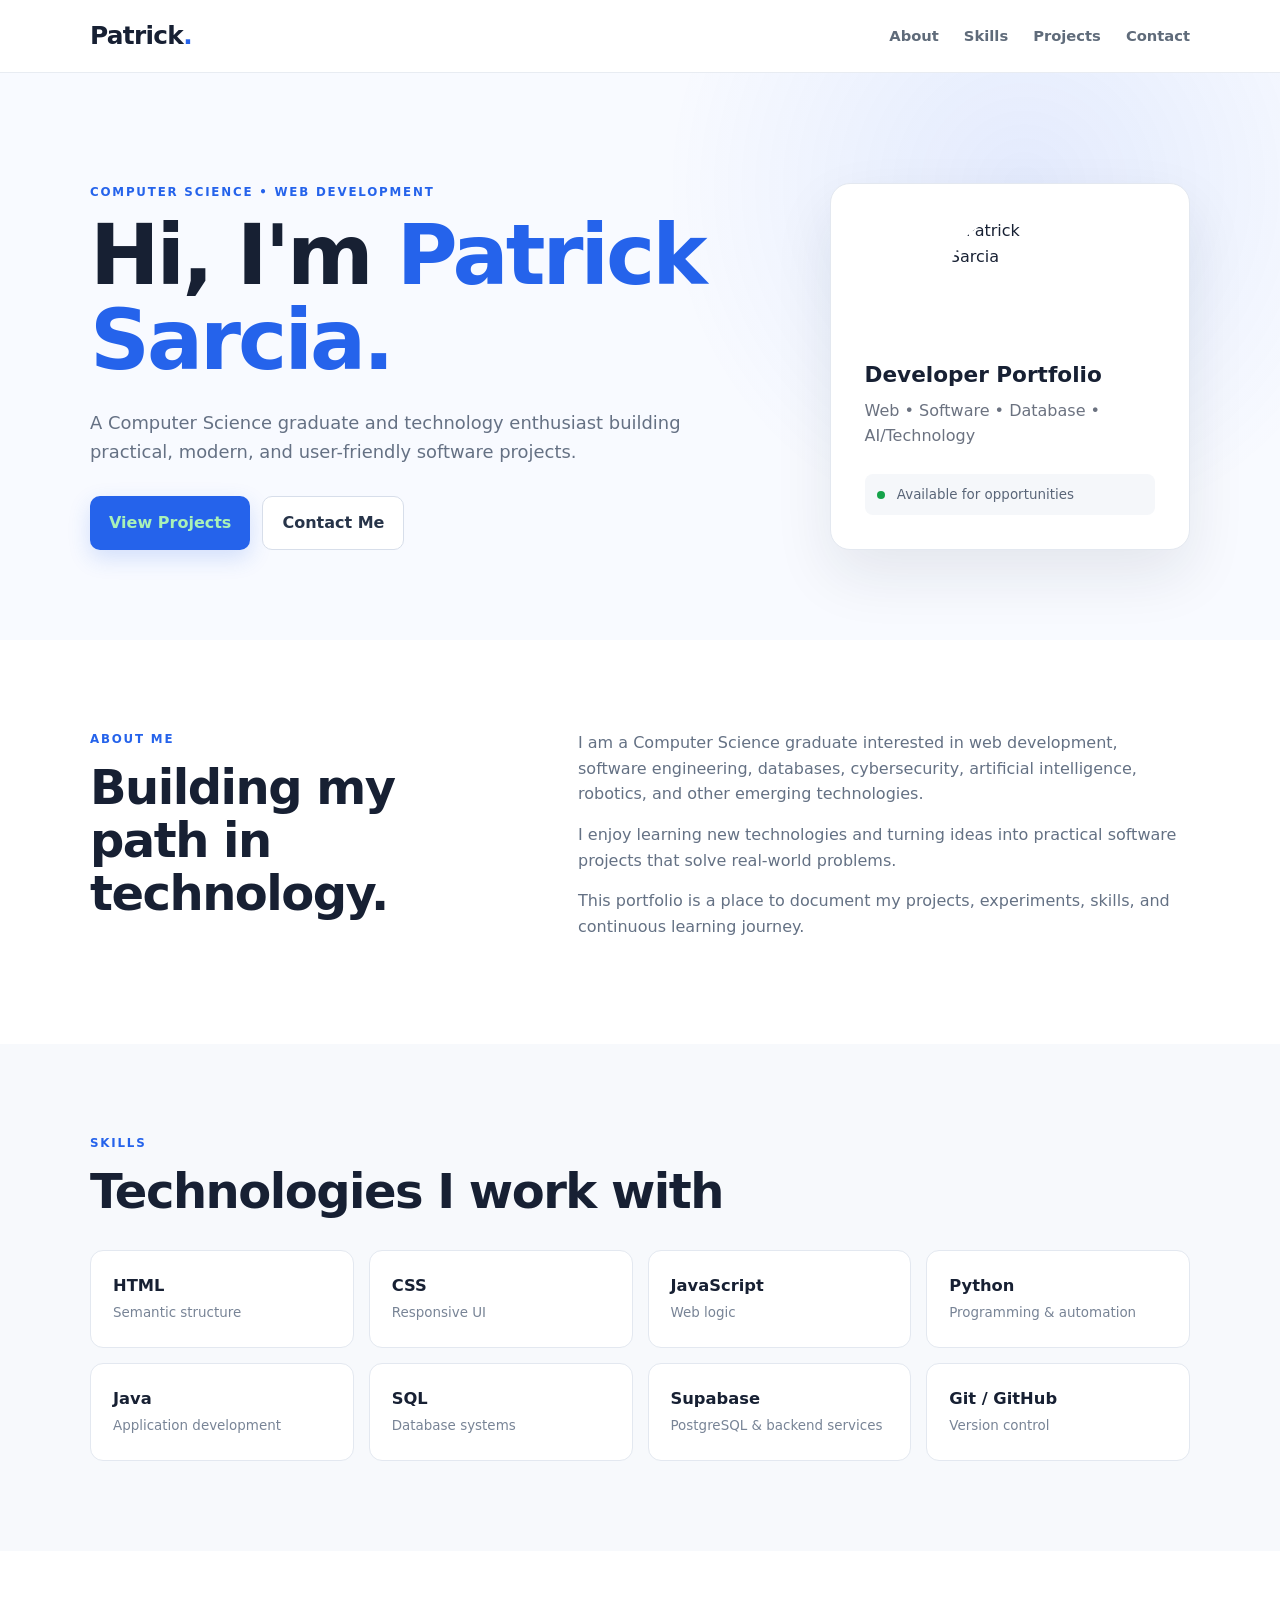
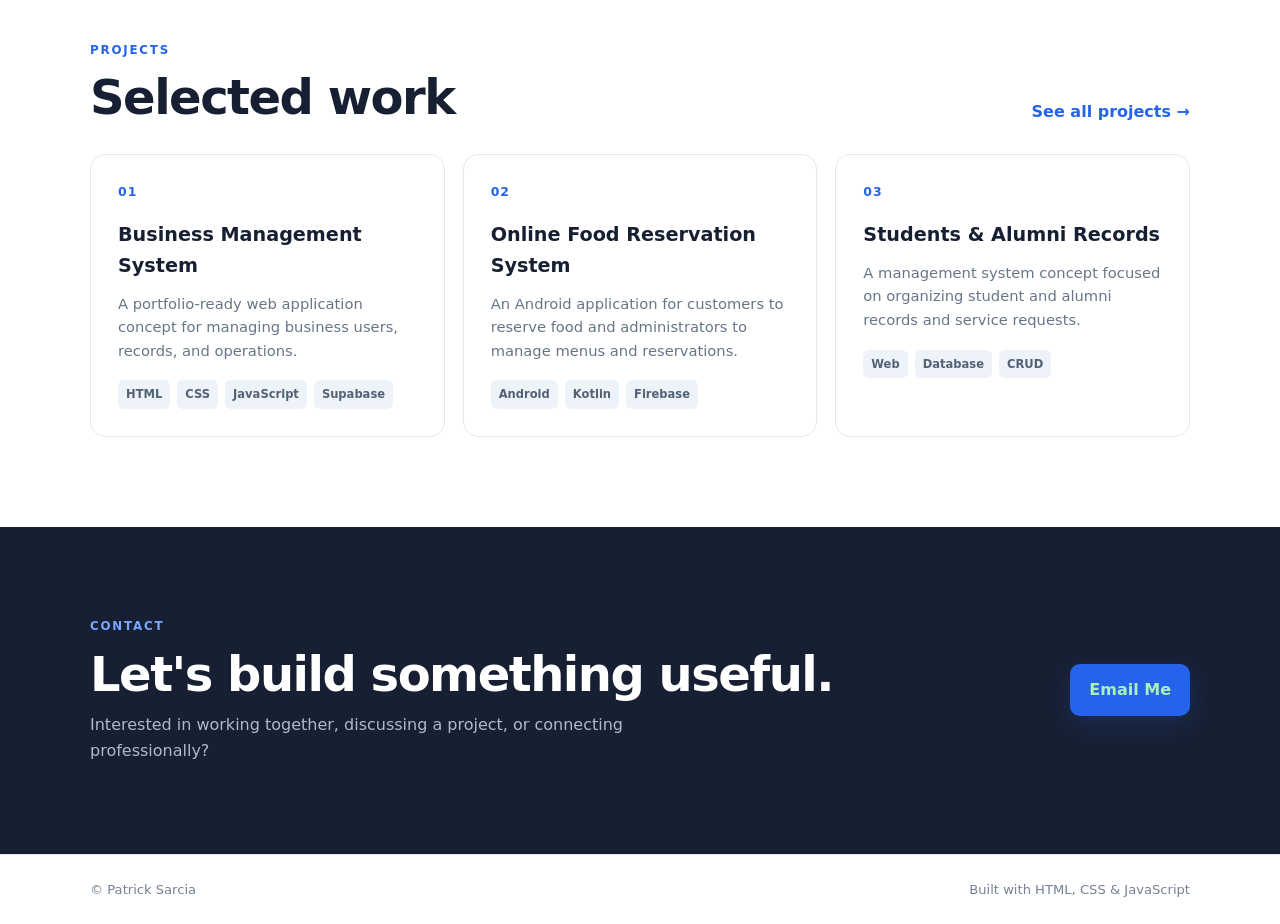
==== index.html @ 0b4e170d "Add files via upload" ====
<!DOCTYPE html><html lang="en">
<head>
  <meta charset="UTF-8">
  <meta name="viewport" content="width=device-width, initial-scale=1.0"><meta
name="description"
content="Patrick Sarcia — Computer Science graduate, developer, and technology enthusiast."

«»

  <meta name="author" content="Patrick Sarcia">  <title>Patrick Sarcia | Portfolio</title>  <link rel="stylesheet" href="style.css">
</head><body>  <!-- ================= HEADER ================= -->  <header class="site-header"><nav class="nav container">

  <a class="brand" href="index.html" aria-label="Patrick Sarcia home">
    Patrick<span>.</span>
  </a>

  <!-- Desktop Navigation -->
  <div class="nav-links" id="navLinks">

    <a href="#about">About</a>
    <a href="#skills">Skills</a>
    <a href="#projects">Projects</a>
    <a href="#contact">Contact</a>

  </div>

  <!-- Mobile Menu Button -->
  <button
    class="menu-toggle"
    type="button"
    aria-label="Open navigation menu"
    aria-expanded="false"
    aria-controls="navLinks"
  >
    ☰
  </button>

</nav>

  </header>  <main><!-- ================= HERO ================= -->
<section class="hero">

  <div class="container hero-grid">

    <div class="hero-content">

      <p class="eyebrow">
        COMPUTER SCIENCE • WEB DEVELOPMENT
      </p>

      <h1>
        Hi, I'm <span>Patrick Sarcia.</span>
      </h1>

      <p class="hero-text">
        A Computer Science graduate and technology enthusiast building
        practical, modern, and user-friendly software projects.
      </p>

      <div class="hero-actions">

        <a class="btn primary" href="#projects">
          View Projects
        </a>

        <a class="btn outline" href="#contact">
          Contact Me
        </a>

      </div>

    </div>

    <div class="hero-card">

      <div class="avatar">
        <img src="profile.jpg" alt="Patrick Sarcia">
      </div>

      <h2>
        Developer Portfolio
      </h2>

      <p>
        Web • Software • Database • AI/Technology
      </p>

      <div class="status">
        <span></span>
        Available for opportunities
      </div>

    </div>

  </div>

</section>

<!-- ================= ABOUT ================= -->
<section id="about" class="section">

  <div class="container two-col">

    <div>

      <p class="eyebrow">
        ABOUT ME
      </p>

      <h2>
        Building my path in technology.
      </h2>

    </div>

    <div class="about-text">

      <p>
        I am a Computer Science graduate interested in web development,
        software engineering, databases, cybersecurity, artificial
        intelligence, robotics, and other emerging technologies.
      </p>

      <p>
        I enjoy learning new technologies and turning ideas into
        practical software projects that solve real-world problems.
      </p>

      <p>
        This portfolio is a place to document my projects, experiments,
        skills, and continuous learning journey.
      </p>

    </div>

  </div>

</section>

<!-- ================= SKILLS ================= -->
<section id="skills" class="section section-muted">

  <div class="container">

    <p class="eyebrow">
      SKILLS
    </p>

    <h2>
      Technologies I work with
    </h2>

    <div class="skill-grid">

      <div class="skill-card">
        <strong>HTML</strong>
        <span>Semantic structure</span>
      </div>

      <div class="skill-card">
        <strong>CSS</strong>
        <span>Responsive UI</span>
      </div>

      <div class="skill-card">
        <strong>JavaScript</strong>
        <span>Web logic</span>
      </div>

      <div class="skill-card">
        <strong>Python</strong>
        <span>Programming & automation</span>
      </div>

      <div class="skill-card">
        <strong>Java</strong>
        <span>Application development</span>
      </div>

      <div class="skill-card">
        <strong>SQL</strong>
        <span>Database systems</span>
      </div>

      <div class="skill-card">
        <strong>Supabase</strong>
        <span>PostgreSQL & backend services</span>
      </div>

      <div class="skill-card">
        <strong>Git / GitHub</strong>
        <span>Version control</span>
      </div>

    </div>

  </div>

</section>

<!-- ================= PROJECTS ================= -->
<section id="projects" class="section">

  <div class="container">

    <div class="section-head">

      <div>

        <p class="eyebrow">
          PROJECTS
        </p>

        <h2>
          Selected work
        </h2>

      </div>

      <a class="text-link" href="projects.html">
        See all projects →
      </a>

    </div>

    <div class="project-grid">

      <!-- Project 01 -->
      <article class="project-card">

        <div class="project-number">
          01
        </div>

        <h3>
          Business Management System
        </h3>

        <p>
          A portfolio-ready web application concept for managing
          business users, records, and operations.
        </p>

        <div class="tags">

          <span>HTML</span>
          <span>CSS</span>
          <span>JavaScript</span>
          <span>Supabase</span>

        </div>

      </article>

      <!-- Project 02 -->
      <article class="project-card">

        <div class="project-number">
          02
        </div>

        <h3>
          Online Food Reservation System
        </h3>

        <p>
          An Android application for customers to reserve food and
          administrators to manage menus and reservations.
        </p>

        <div class="tags">

          <span>Android</span>
          <span>Kotlin</span>
          <span>Firebase</span>

        </div>

      </article>

      <!-- Project 03 -->
      <article class="project-card">

        <div class="project-number">
          03
        </div>

        <h3>
          Students & Alumni Records
        </h3>

        <p>
          A management system concept focused on organizing student
          and alumni records and service requests.
        </p>

        <div class="tags">

          <span>Web</span>
          <span>Database</span>
          <span>CRUD</span>

        </div>

      </article>

    </div>

  </div>

</section>

<!-- ================= CONTACT ================= -->
<section id="contact" class="section contact-section">

  <div class="container contact-card">

    <div>

      <p class="eyebrow">
        CONTACT
      </p>

      <h2>
        Let's build something useful.
      </h2>

      <p>
        Interested in working together, discussing a project,
        or connecting professionally?
      </p>

    </div>

    <a
      class="btn primary"
      href="mailto:sarciapatrick25@gmail.com"
    >
      Email Me
    </a>

  </div>

</section>

  </main>  <!-- ================= FOOTER ================= -->  <footer class="footer"><div class="container footer-inner">

  <span>
    © <span id="year"></span> Patrick Sarcia
  </span>

  <span>
    Built with HTML, CSS & JavaScript
  </span>

</div>

  </footer>  <script src="script.js"></script></body>
</html>
---- style.css ----
/* =========================================================
RESET
========================================================= */

* {
  margin: 0;
  padding: 0;
  box-sizing: border-box;
  }

/* =========================================================
BASE
========================================================= */

html {
scroll-behavior: smooth;
scroll-padding-top: 90px;
}

body {
font-family:
Inter,
ui-sans-serif,
system-ui,
-apple-system,
BlinkMacSystemFont,
"Segoe UI",
sans-serif;

color: #172033;
background: #ffffff;
line-height: 1.6;
}

a {
color: inherit;
}

button,
input,
textarea {
font: inherit;
}

button {
cursor: pointer;
}

.container {
width: min(1100px, 92%);
margin: 0 auto;
}

/* =========================================================
HEADER / NAVIGATION
========================================================= */

.site-header {
background: rgba(255, 255, 255, 0.94);
backdrop-filter: blur(12px);

border-bottom: 1px solid #e8ecf2;

position: sticky;
top: 0;

z-index: 100;
}

.nav {
min-height: 72px;

display: flex;
align-items: center;
justify-content: space-between;

gap: 20px;

position: relative;
}

.brand {
text-decoration: none;

font-size: 1.55rem;
font-weight: 800;

letter-spacing: -0.7px;

white-space: nowrap;
}

.brand span {
color: #2563eb;
}

/* Desktop navigation */

.nav-links {
display: flex;
align-items: center;

gap: 25px;
}

.nav-links a {
text-decoration: none;

color: #5f6b7a;

font-size: 0.92rem;
font-weight: 600;

transition: color 0.2s ease;
}

.nav-links a:hover {
color: #2563eb;
}

/* Mobile menu button */

.menu-toggle {
display: none;

border: 0;
background: transparent;

color: #172033;

font-size: 1.6rem;

line-height: 1;

padding: 8px;

border-radius: 8px;
}

.menu-toggle:hover {
background: #f1f5f9;
}

/* =========================================================
HERO
========================================================= */

.hero {
padding: 110px 0 90px;

background:
radial-gradient(
circle at 80% 20%,
rgba(37, 99, 235, 0.10),
transparent 32%
),
#f8faff;
}

.hero-grid {
display: grid;

grid-template-columns: 1.3fr 0.7fr;

gap: 70px;

align-items: center;
}

.eyebrow {
color: #2563eb;

font-size: 0.74rem;
font-weight: 800;

letter-spacing: 1.8px;

margin-bottom: 12px;
}

.hero h1 {
font-size: clamp(2.8rem, 7vw, 5.2rem);

line-height: 1.02;

letter-spacing: -3px;

max-width: 800px;
}

.hero h1 span {
color: #2563eb;
}

.hero-text {
max-width: 650px;

color: #657184;

font-size: 1.12rem;

margin: 25px 0 30px;
}

/* =========================================================
BUTTONS
========================================================= */

.hero-actions {
display: flex;

gap: 12px;

flex-wrap: wrap;
}

.btn {
display: inline-flex;

justify-content: center;
align-items: center;

text-decoration: none;

border: 0;
border-radius: 10px;

padding: 13px 19px;

font-weight: 750;

cursor: pointer;

transition:
transform 0.2s ease,
background 0.2s ease,
box-shadow 0.2s ease;
}

.btn:hover {
transform: translateY(-2px);
}

.primary {
background: #2563eb;

color: #a9f1b7;

box-shadow:
0 8px 22px rgba(37, 99, 235, 0.18);
}

.primary:hover {
background: #1d4ed8;
}

.outline {
border: 1px solid #d7deea;

background: #ffffff;

color: #273449;
}

.outline:hover {
background: #f8fafc;
}

/* =========================================================
HERO CARD
========================================================= */

.hero-card {
background: #ffffff;

border: 1px solid #e3e8f0;

border-radius: 20px;

padding: 34px;

box-shadow:
0 25px 60px rgba(20, 32, 55, 0.09);
}

.avatar {
width: 120px;
height: 120px;

border-radius: 50%;

overflow: hidden;

margin: 0 auto 20px;
}

.avatar img {
width: 100%;
height: 100%;

object-fit: cover;

display: block;
}

.hero-card h2 {
font-size: 1.35rem;

margin-bottom: 5px;
}

.hero-card p {
color: #6b7280;
}

.status {
margin-top: 25px;

padding: 10px 12px;

border-radius: 8px;

background: #f5f7fa;

color: #596578;

font-size: 0.84rem;
}

.status span {
display: inline-block;

width: 8px;
height: 8px;

border-radius: 50%;

background: #16a34a;

margin-right: 8px;
}

/* =========================================================
SECTIONS
========================================================= */

.section {
padding: 90px 0;
}

.section-muted {
background: #f7f9fc;
}

.section h2,
.page-hero h1 {
font-size: clamp(2rem, 4vw, 3rem);

line-height: 1.1;

letter-spacing: -1.5px;
}

/* =========================================================
ABOUT
========================================================= */

.two-col {
display: grid;

grid-template-columns: 0.8fr 1.2fr;

gap: 80px;
}

.about-text p {
color: #647184;

margin-bottom: 15px;
}

/* =========================================================
SKILLS
========================================================= */

.skill-grid {
display: grid;

grid-template-columns: repeat(4, 1fr);

gap: 15px;

margin-top: 32px;
}

.skill-card {
padding: 22px;

background: #ffffff;

border: 1px solid #e3e8f0;

border-radius: 13px;

transition:
transform 0.2s ease,
box-shadow 0.2s ease;
}

.skill-card:hover {
transform: translateY(-3px);

box-shadow:
0 12px 25px rgba(20, 32, 55, 0.07);
}

.skill-card strong {
display: block;

font-size: 1.02rem;
}

.skill-card span {
color: #788496;

font-size: 0.84rem;
}

/* =========================================================
PROJECTS
========================================================= */

.section-head {
display: flex;

justify-content: space-between;
align-items: end;

gap: 25px;

margin-bottom: 30px;
}

.text-link {
color: #2563eb;

text-decoration: none;

font-weight: 700;

white-space: nowrap;
}

.text-link:hover {
text-decoration: underline;
}

.project-grid {
display: grid;

grid-template-columns: repeat(3, 1fr);

gap: 18px;
}

.project-card {
border: 1px solid #e3e8f0;

border-radius: 15px;

padding: 27px;

background: #ffffff;

transition:
transform 0.2s ease,
box-shadow 0.2s ease;
}

.project-card:hover {
transform: translateY(-4px);

box-shadow:
0 18px 35px rgba(20, 32, 55, 0.08);
}

.project-number {
color: #2563eb;

font-weight: 800;

font-size: 0.78rem;

letter-spacing: 1px;

margin-bottom: 18px;
}

.project-card h3 {
font-size: 1.2rem;

margin-bottom: 10px;
}

.project-card p {
color: #687587;

font-size: 0.92rem;
}

/* =========================================================
TAGS
========================================================= */

.tags {
display: flex;

flex-wrap: wrap;

gap: 7px;

margin-top: 18px;
}

.tags span {
font-size: 0.72rem;

padding: 5px 8px;

background: #eef3fa;

border-radius: 6px;

color: #536174;

font-weight: 700;
}

/* =========================================================
CONTACT
========================================================= */

.contact-section {
background: #172033;

color: #ffffff;
}

.contact-card {
display: flex;

justify-content: space-between;
align-items: center;

gap: 30px;
}

.contact-card p:not(.eyebrow) {
color: #aeb9c9;

margin-top: 12px;

max-width: 650px;
}

.contact-section .eyebrow {
color: #79a6ff;
}

/* =========================================================
FOOTER
========================================================= */

.footer {
border-top: 1px solid #e3e8f0;

padding: 24px 0;

color: #758195;

font-size: 0.82rem;
}

.footer-inner {
display: flex;

justify-content: space-between;

gap: 20px;
}

.footer a {
color: #2563eb;

text-decoration: none;
}

.footer a:hover {
text-decoration: underline;
}

/* =========================================================
PROJECTS PAGE
========================================================= */

.page-hero {
padding: 85px 0;

background: #f8faff;
}

.page-hero p:last-child {
color: #697688;

margin-top: 12px;
}

.project-list {
display: grid;

gap: 18px;
}

.project-detail {
display: grid;

grid-template-columns: 70px 1fr;

gap: 20px;

padding: 30px;

border: 1px solid #e3e8f0;

border-radius: 15px;

background: #ffffff;
}

.project-detail h2 {
font-size: 1.5rem;

margin-bottom: 8px;
}

.project-detail p {
color: #667386;
}

.project-status {
font-size: 0.84rem;

margin-top: 18px;

font-weight: 700;
}

/* =========================================================
FOCUS ACCESSIBILITY
========================================================= */

button:focus-visible,
a:focus-visible {
outline: 3px solid rgba(37, 99, 235, 0.25);

outline-offset: 3px;
}

/* =========================================================
TABLET
========================================================= */

@media (max-width: 900px) {

.hero-grid {
grid-template-columns: 1fr;

gap: 45px;

}

.hero-card {
max-width: 600px;
}

.two-col {
grid-template-columns: 1fr;

gap: 40px;

}

.skill-grid {
grid-template-columns: repeat(2, 1fr);
}

.project-grid {
grid-template-columns: repeat(2, 1fr);
}

}

/* =========================================================
MOBILE NAVIGATION
========================================================= */

@media (max-width: 800px) {

.nav {
min-height: 68px;
}

.menu-toggle {
display: block;
}

.nav-links {
display: none;

position: absolute;

top: 68px;

left: 0;
right: 0;

flex-direction: column;

align-items: stretch;

gap: 0;

background: #ffffff;

border-bottom: 1px solid #e5e7eb;

box-shadow:
  0 12px 25px rgba(15, 23, 42, 0.08);

padding: 10px 4%;

}

.nav-links.open {
display: flex;
}

.nav-links a {
padding: 14px 0;

border-bottom: 1px solid #f1f5f9;

}

.nav-links a:last-child {
border-bottom: 0;
}

.contact-card {
flex-direction: column;

align-items: flex-start;

}

.section-head {
align-items: flex-start;

flex-direction: column;

}

}

/* =========================================================
SMALL TABLETS / LARGE PHONES
========================================================= */

@media (max-width: 650px) {

.hero {
padding: 80px 0 65px;
}

.hero h1 {
letter-spacing: -2px;
}

.hero-card {
padding: 28px;
}

.section {
padding: 70px 0;
}

.project-grid {
grid-template-columns: 1fr;
}

.project-detail {
grid-template-columns: 1fr;

gap: 5px;

}

}

/* =========================================================
SMALL PHONES
========================================================= */

@media (max-width: 520px) {

.container {
width: min(92%, 1100px);
}

.hero {
padding: 70px 0 55px;
}

.hero h1 {
font-size: clamp(2.5rem, 13vw, 3.5rem);

letter-spacing: -2px;

}

.hero-text {
font-size: 1rem;
}

.hero-actions {
flex-direction: column;

align-items: stretch;

}

.btn {
width: 100%;
}

.skill-grid {
grid-template-columns: 1fr;
}

.section {
padding: 60px 0;
}

.section h2,
.page-hero h1 {
font-size: 2rem;
}

.project-card {
padding: 23px;
}

.project-detail {
padding: 23px;
}

.footer-inner {
flex-direction: column;

align-items: flex-start;

}

.page-hero {
padding: 65px 0;
}

}

/* =========================================================
VERY SMALL PHONES
========================================================= */

@media (max-width: 360px) {

.brand {
font-size: 1.35rem;
}

.hero h1 {
font-size: 2.35rem;
}

.hero-card {
padding: 23px;
}

.avatar {
width: 75px;
height: 75px;
}

}
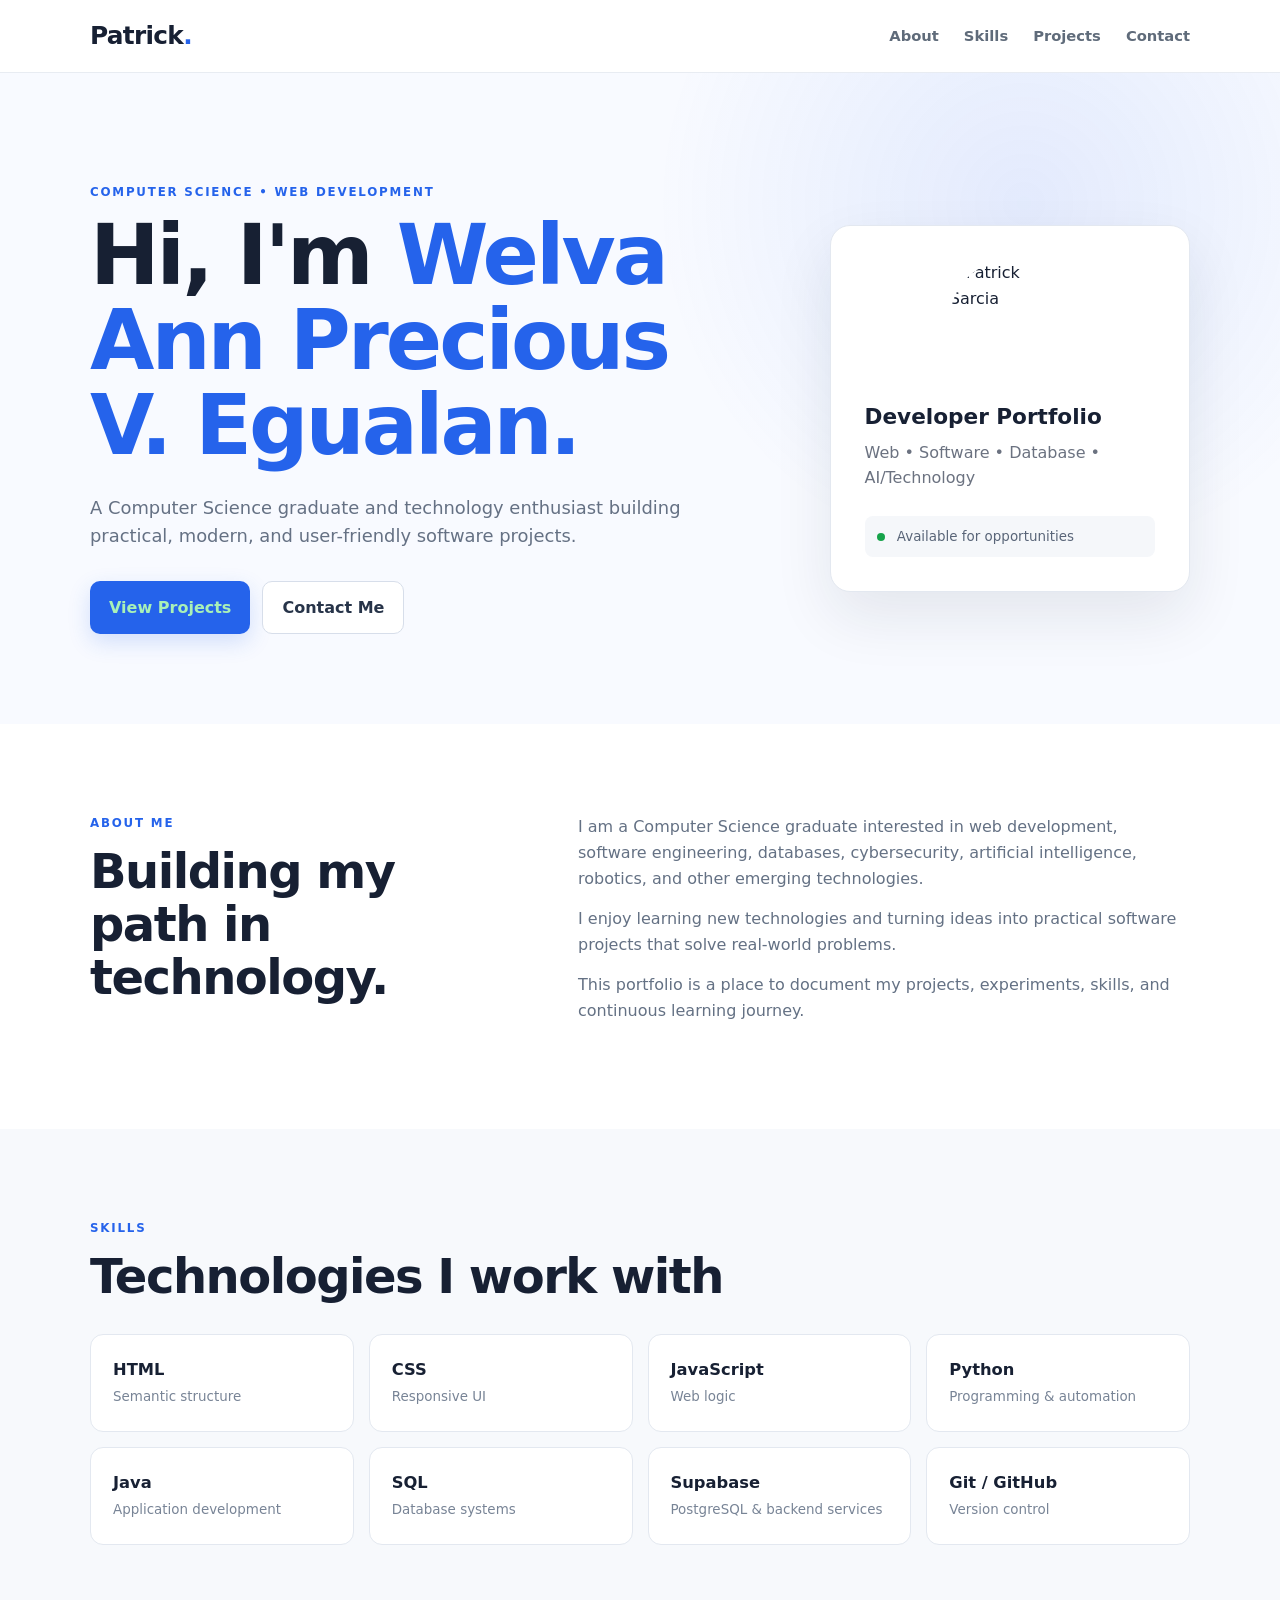
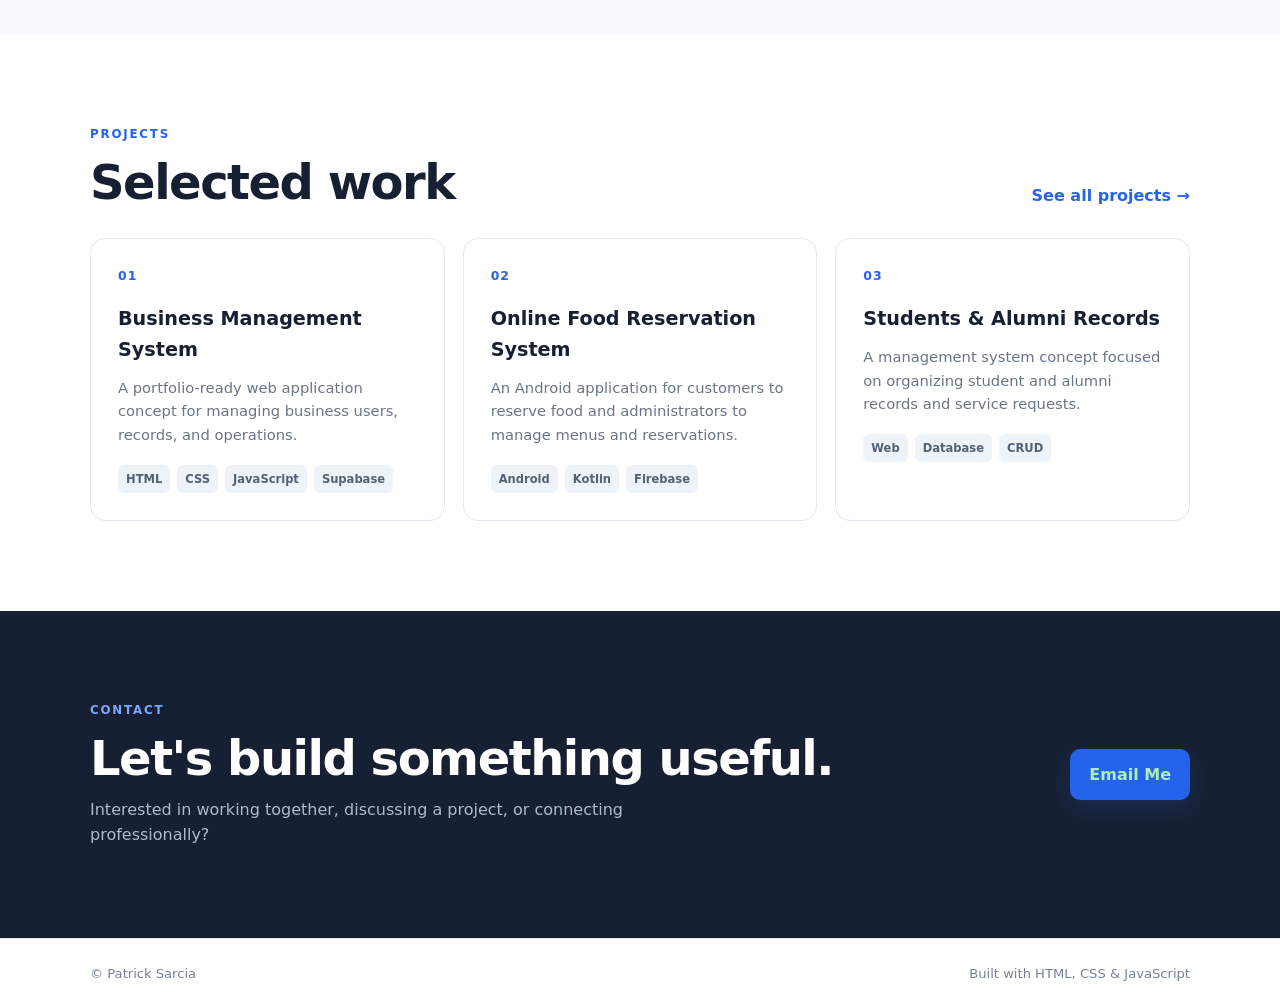
==== commit 1e3e5fb7: "Update index.html" ====
--- a/index.html
+++ b/index.html
@@ -3,14 +3,14 @@
   <meta charset="UTF-8">
   <meta name="viewport" content="width=device-width, initial-scale=1.0"><meta
 name="description"
-content="Patrick Sarcia — Computer Science graduate, developer, and technology enthusiast."
+content="Welva Ann Precious V.Egualan— Computer Science graduate, developer, and technology enthusiast."
 
 «»
 
-  <meta name="author" content="Patrick Sarcia">  <title>Patrick Sarcia | Portfolio</title>  <link rel="stylesheet" href="style.css">
+  <meta name="author" content="">  <title>WelvaWelva Ann Precious V.Egualan— | Portfolio</title>  <link rel="stylesheet" href="style.css">
 </head><body>  <!-- ================= HEADER ================= -->  <header class="site-header"><nav class="nav container">
 
-  <a class="brand" href="index.html" aria-label="Patrick Sarcia home">
+  <a class="brand" href="index.html" aria-label="Welva Ann Precious V. Egualan home">
     Patrick<span>.</span>
   </a>
 
@@ -49,7 +49,7 @@
       </p>
 
       <h1>
-        Hi, I'm <span>Patrick Sarcia.</span>
+        Hi, I'm <span>Welva Ann Precious V. Egualan.</span>
       </h1>
 
       <p class="hero-text">
@@ -334,7 +334,7 @@
 
     <a
       class="btn primary"
-      href="mailto:sarciapatrick25@gmail.com"
+      href="mailto: egualanwelvaannprecious@gmail.com@gmail.com"
     >
       Email Me
     </a>
@@ -356,4 +356,4 @@
 </div>
 
   </footer>  <script src="script.js"></script></body>
-</html>+</html>
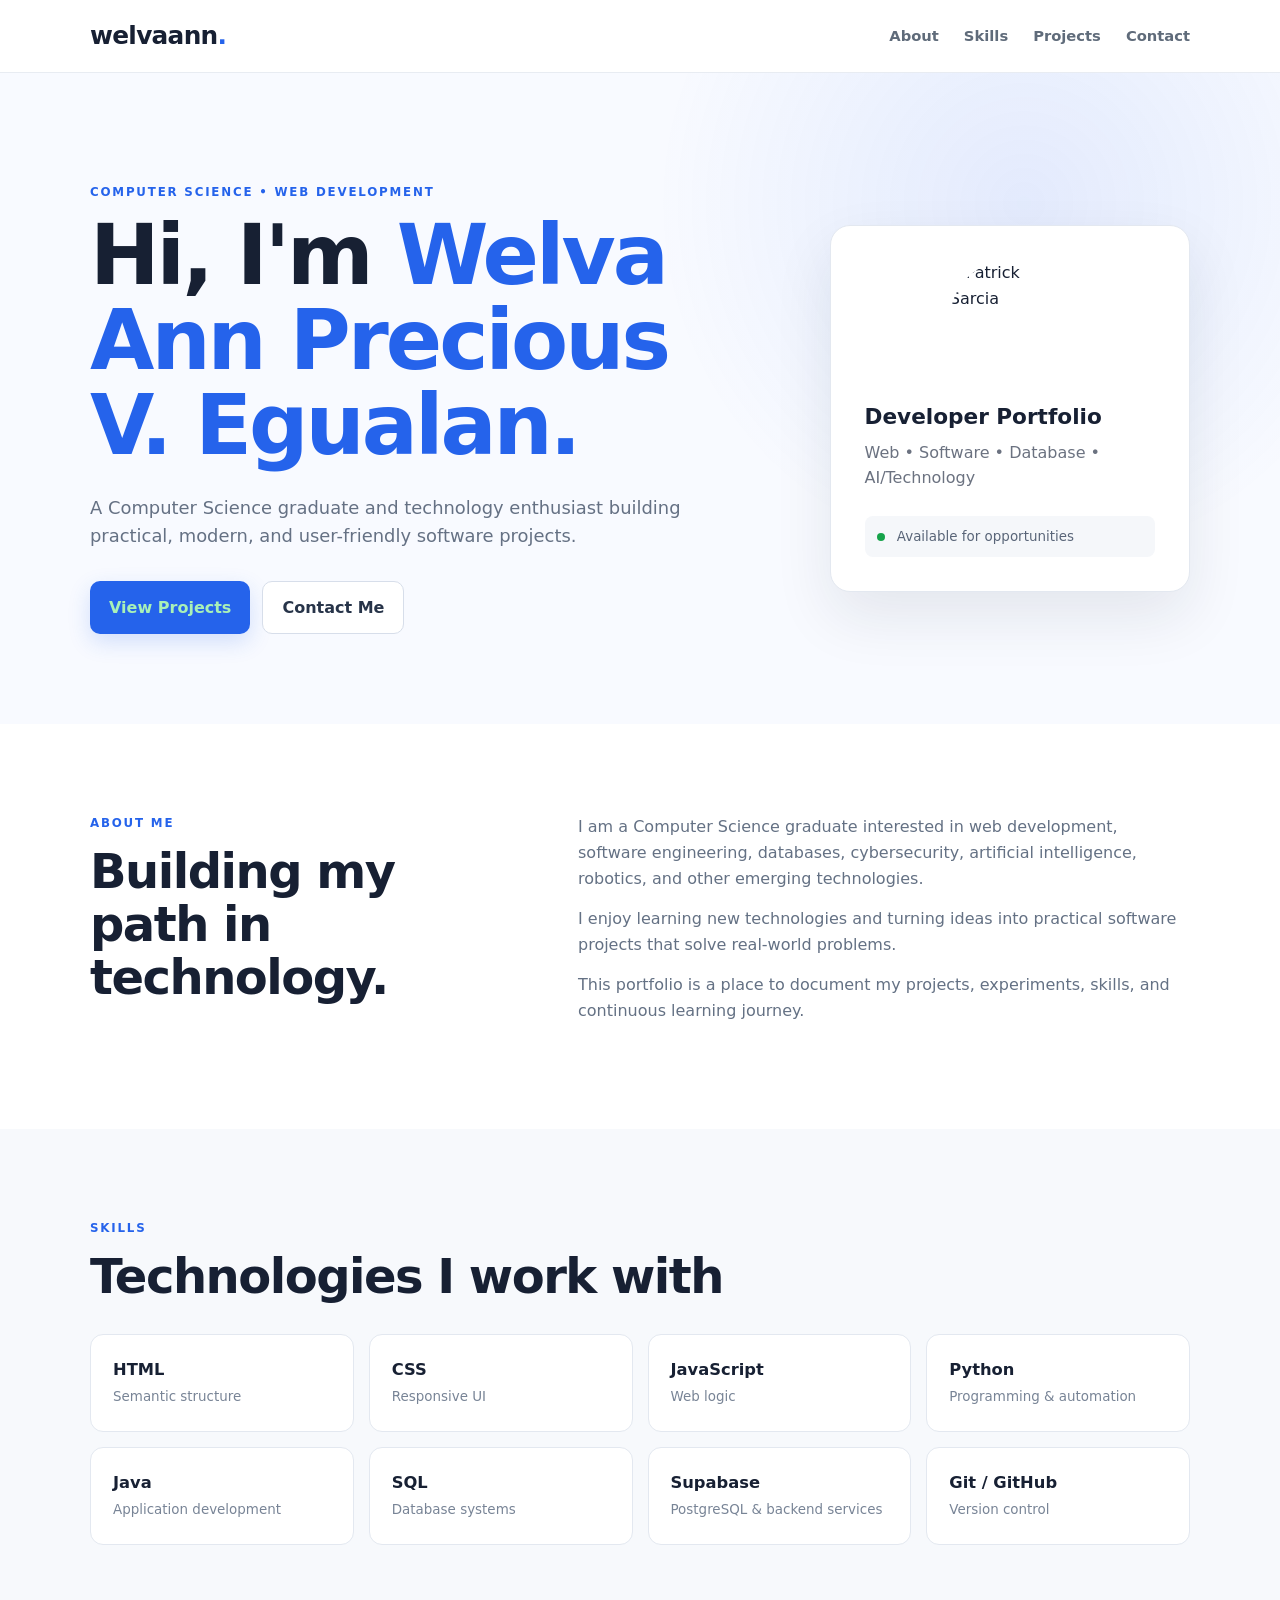
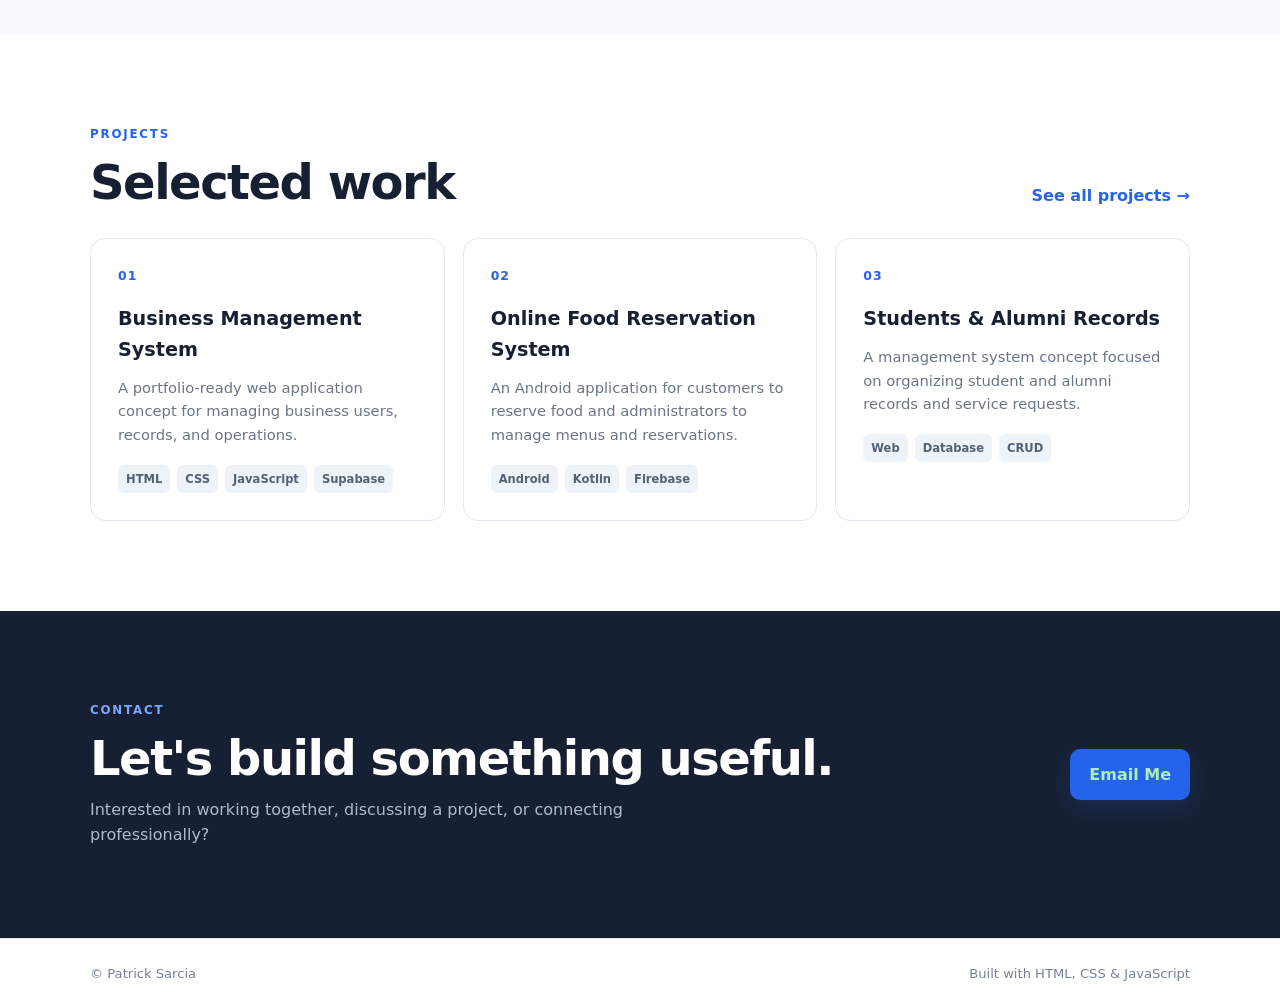
==== commit 62448151: "Update index.html" ====
--- a/index.html
+++ b/index.html
@@ -11,7 +11,7 @@
 </head><body>  <!-- ================= HEADER ================= -->  <header class="site-header"><nav class="nav container">
 
   <a class="brand" href="index.html" aria-label="Welva Ann Precious V. Egualan home">
-    Patrick<span>.</span>
+    welvaann<span>.</span>
   </a>
 
   <!-- Desktop Navigation -->
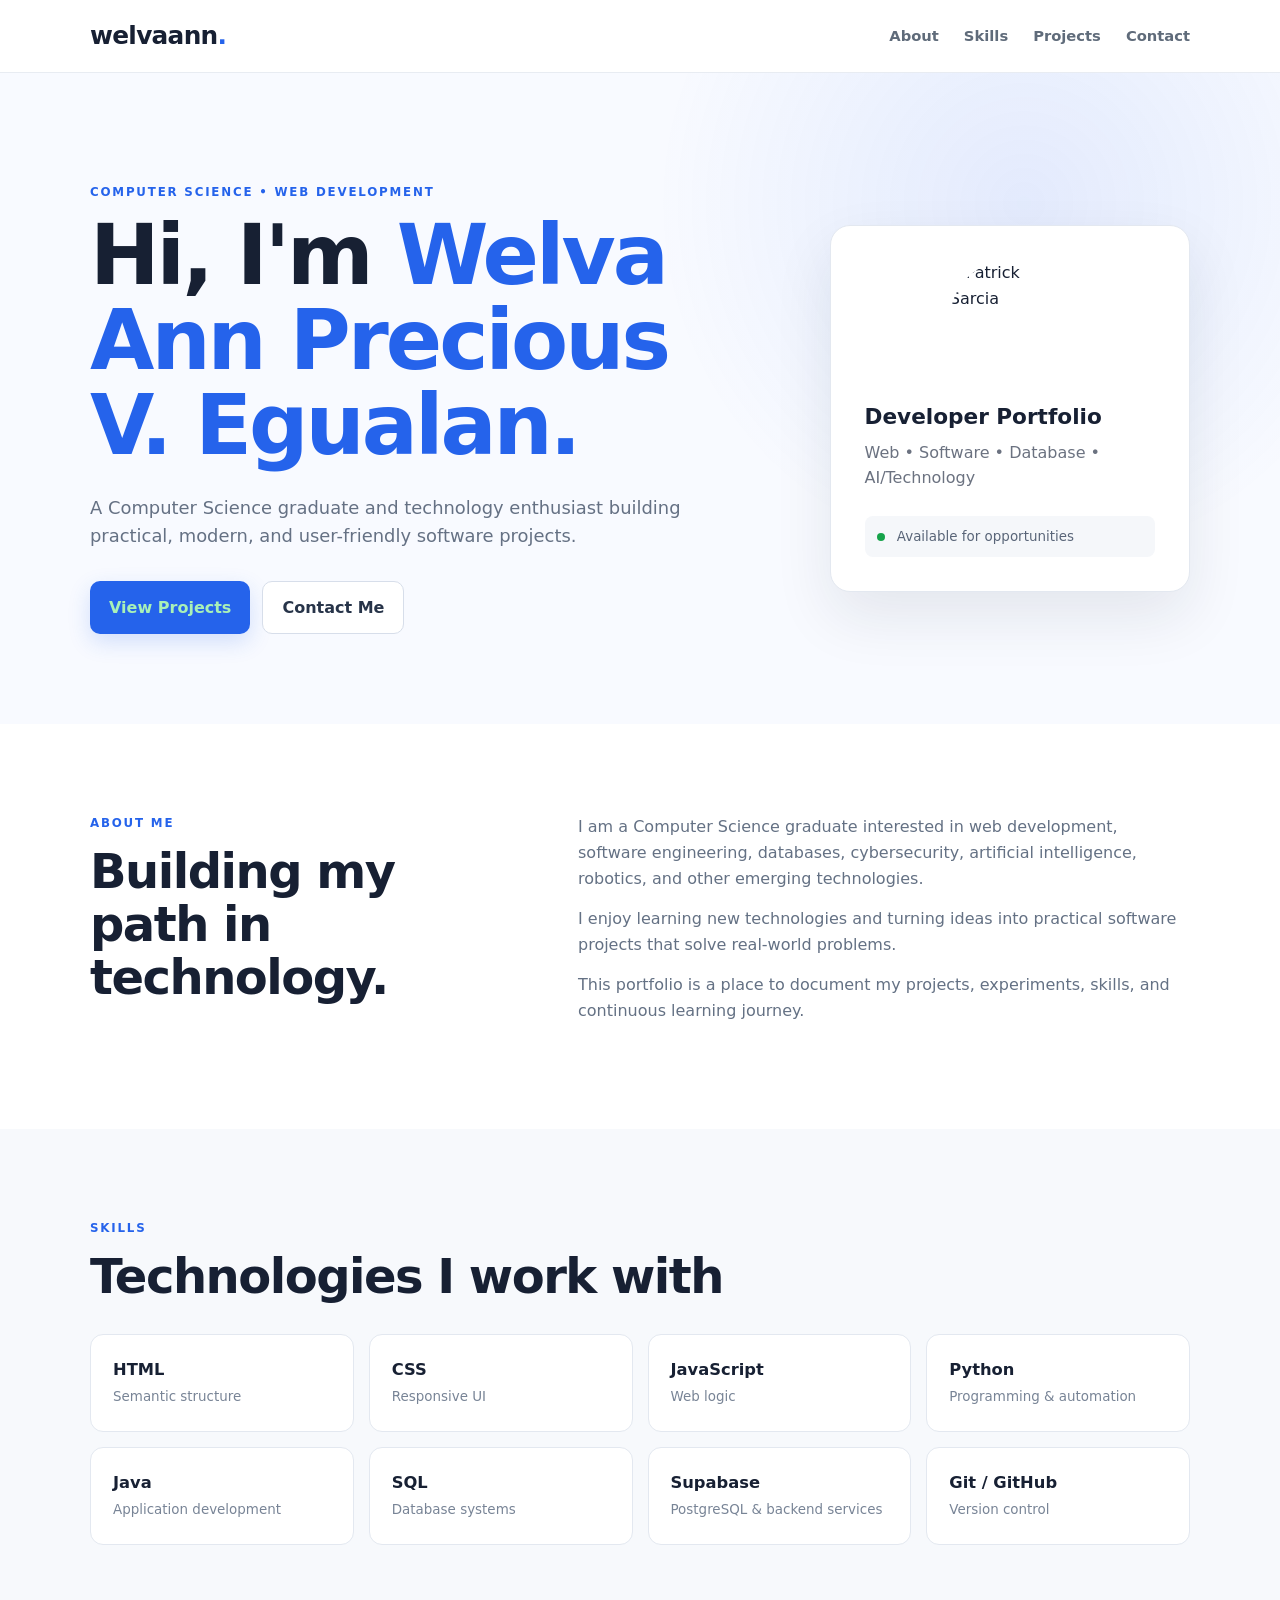
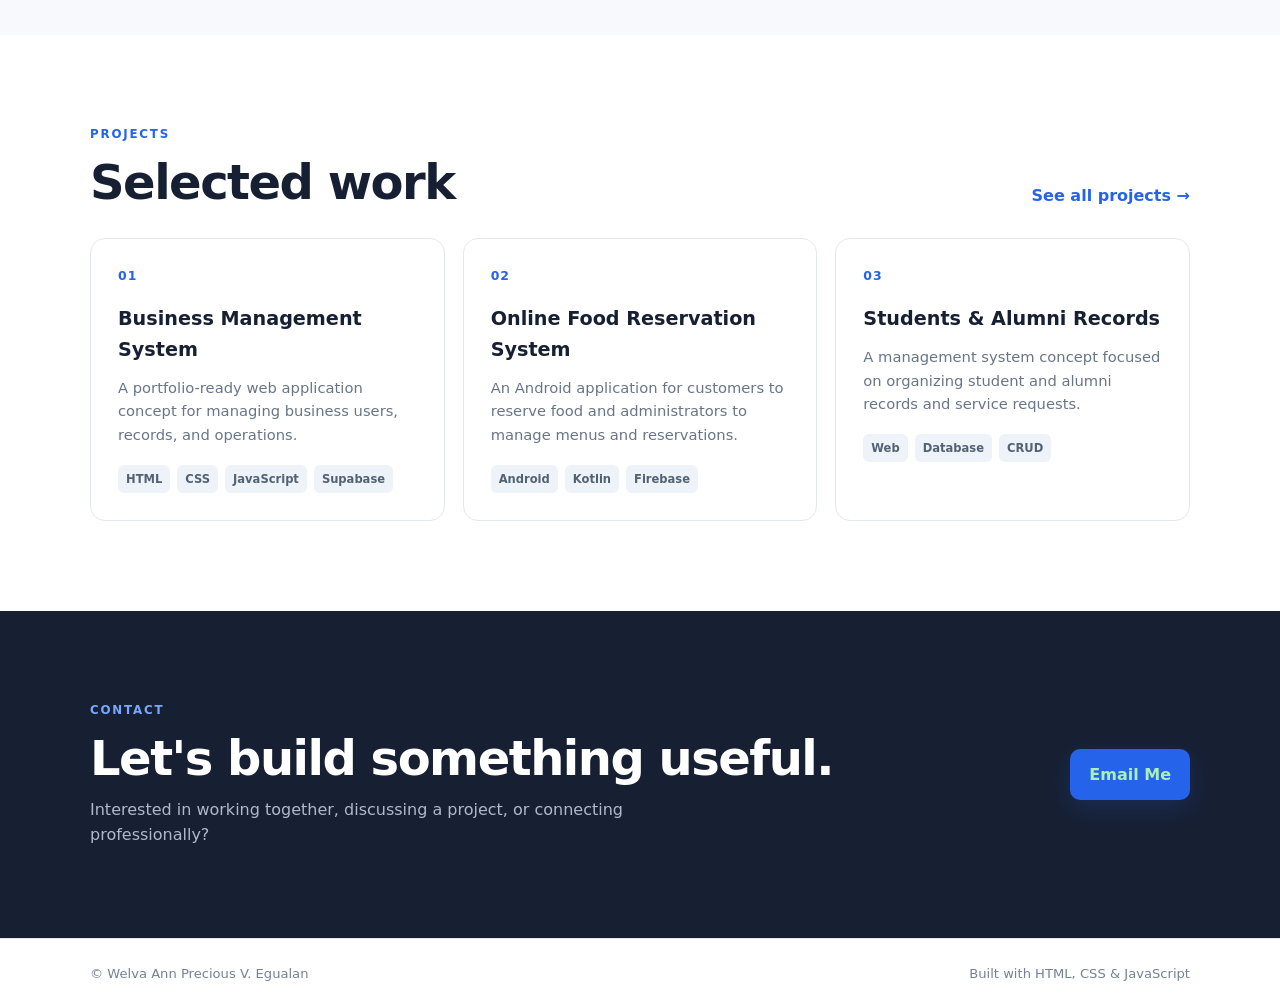
==== commit 5fb63590: "Update index.html" ====
--- a/index.html
+++ b/index.html
@@ -346,7 +346,7 @@
   </main>  <!-- ================= FOOTER ================= -->  <footer class="footer"><div class="container footer-inner">
 
   <span>
-    © <span id="year"></span> Patrick Sarcia
+    © <span id="year"></span> Welva Ann Precious V. Egualan
   </span>
 
   <span>
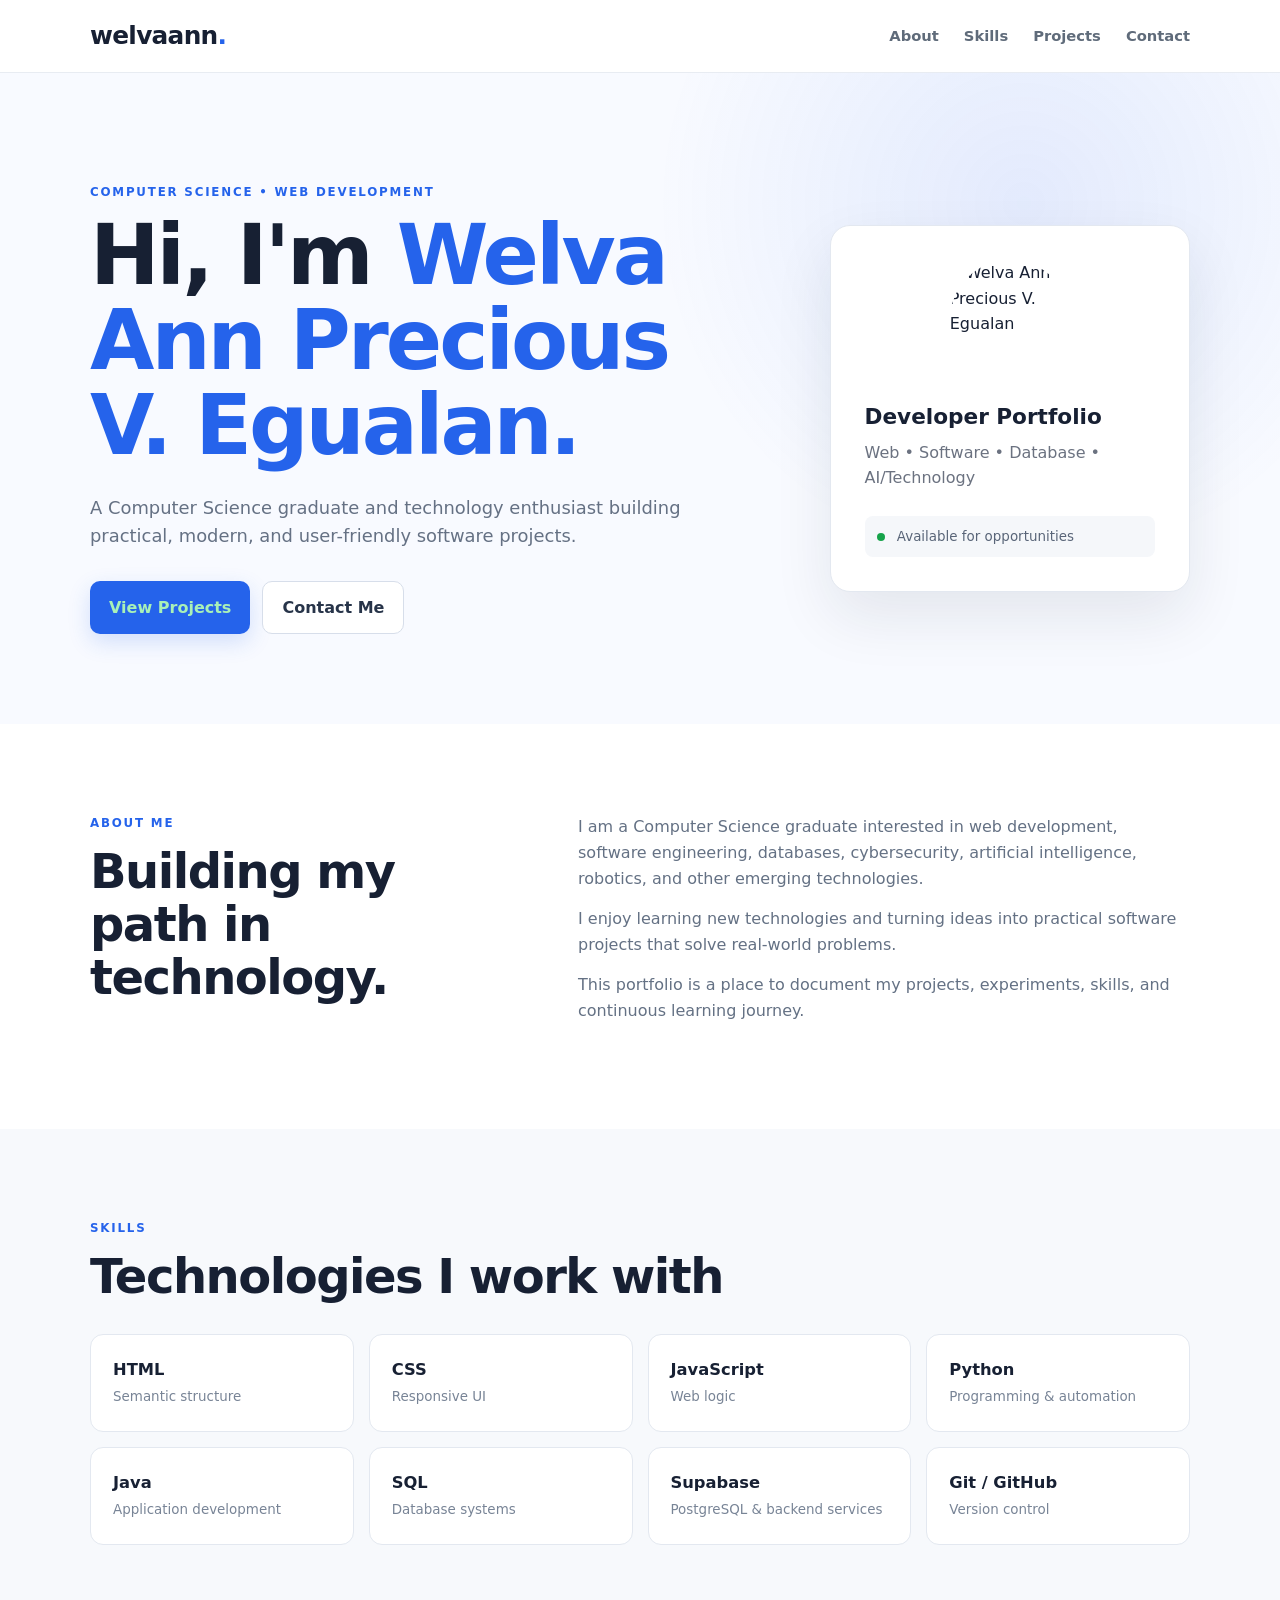
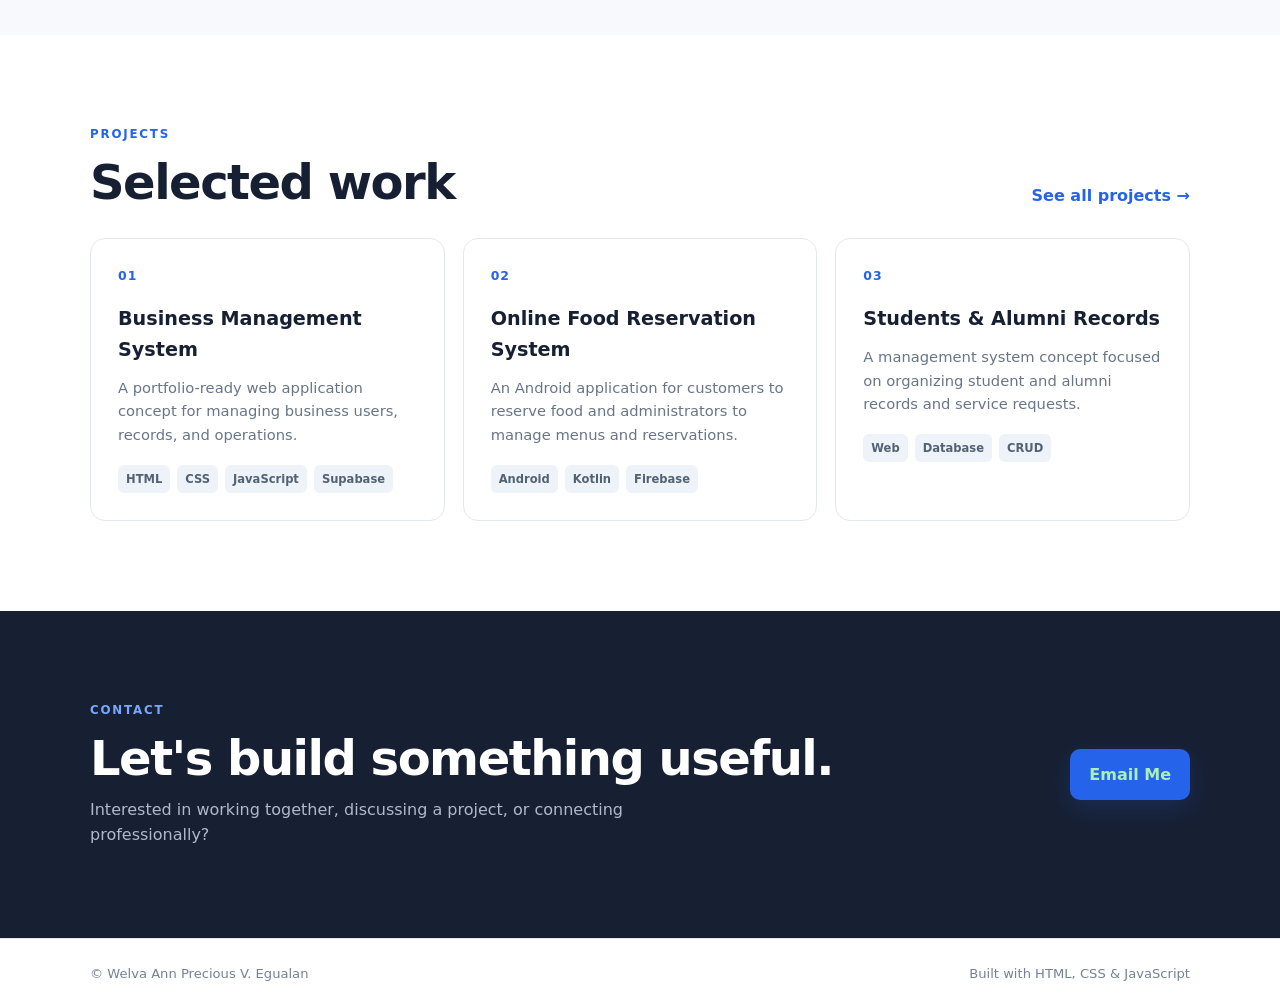
==== commit a5e0381c: "Update index.html" ====
--- a/index.html
+++ b/index.html
@@ -74,7 +74,7 @@
     <div class="hero-card">
 
       <div class="avatar">
-        <img src="profile.jpg" alt="Patrick Sarcia">
+        <img src="profile.jpg" alt="Welva Ann Precious V. Egualan">
       </div>
 
       <h2>
